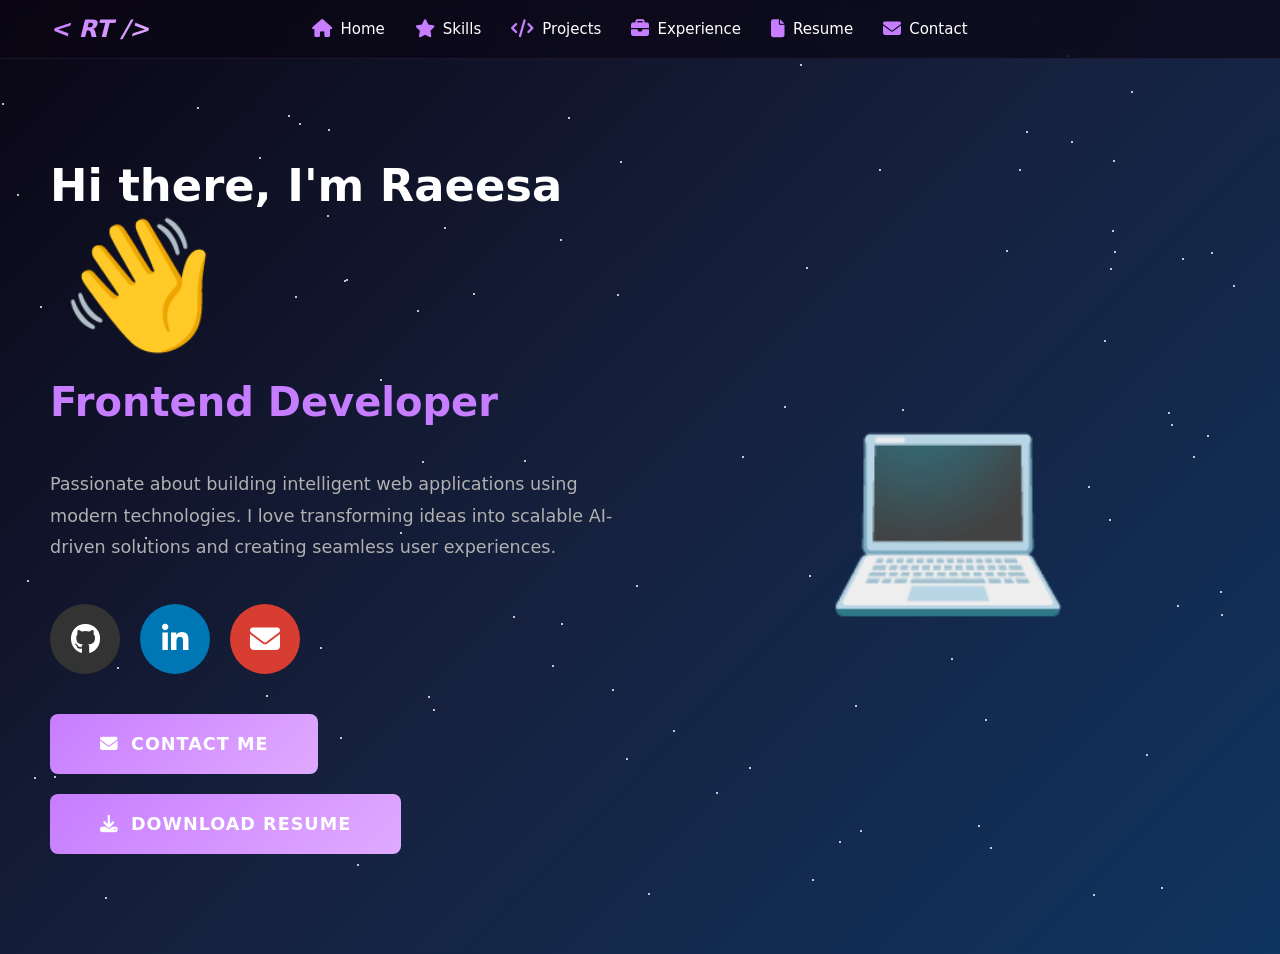
==== index.html @ 8c871c84 "First commit" ====
<!DOCTYPE html>
<html lang="en">
<head>
  <meta charset="UTF-8" />
  <meta name="viewport" content="width=device-width, initial-scale=1.0"/>
  <title>Raeesa | Portfolio</title>

  <!-- Icons -->
  <link rel="stylesheet"
    href="https://cdnjs.cloudflare.com/ajax/libs/font-awesome/6.5.0/css/all.min.css"/>

  <style>
    * {
      margin: 0;
      padding: 0;
      box-sizing: border-box;
      font-family: "Segoe UI", system-ui, sans-serif;
    }

    :root {
      --primary: #c77dff;
      --secondary: #e0aaff;
      --dark-bg: #0a0614;
      --card-bg: #1a0e2e;
      --text-main: #ffffff;
      --text-muted: #b0b0b0;
      --accent: #c77dff;
    }

    body {
      background: linear-gradient(135deg, #0a0614 0%, #16213e 50%, #0f3460 100%);
      color: var(--text-main);
      min-height: 100vh;
      overflow-x: hidden;
    }

    /* Starry Background */
    .stars {
      position: fixed;
      top: 0;
      left: 0;
      width: 100%;
      height: 100%;
      pointer-events: none;
      z-index: 0;
      display: block;
    }

    .star {
      position: absolute;
      width: 2px;
      height: 2px;
      background: white;
      border-radius: 50%;
      animation: twinkle 3s infinite;
    }

    @keyframes twinkle {
      0%, 100% { opacity: 0.3; }
      50% { opacity: 1; }
    }

    /* Navbar */
    .navbar {
      display: flex;
      justify-content: center;
      align-items: center;
      padding: 20px 50px;
      background: rgba(10, 6, 20, 0.7);
      backdrop-filter: blur(10px);
      border-bottom: 1px solid rgba(199, 125, 255, 0.1);
      position: relative;
      z-index: 10;
    }

    .logo {
      position: absolute;
      left: 50px;
      font-size: 24px;
      font-weight: bold;
      color: var(--primary);
      background: linear-gradient(135deg, var(--primary), var(--secondary));
      background-clip: text;
      -webkit-background-clip: text;
      -webkit-text-fill-color: transparent;
      font-style: italic;
    }

    nav {
      display: flex;
      gap: 30px;
      align-items: center;
      flex-wrap: wrap;
    }

    nav a {
      display: flex;
      align-items: center;
      gap: 8px;
      text-decoration: none;
      color: var(--text-main);
      font-size: 15px;
      transition: all 0.3s ease;
      position: relative;
    }

    nav a i {
      color: var(--primary);
      font-size: 18px;
    }

    nav a::after {
      content: '';
      position: absolute;
      bottom: -5px;
      left: 0;
      width: 0;
      height: 2px;
      background: var(--primary);
      transition: width 0.3s ease;
    }

    nav a:hover::after {
      width: 100%;
    }

    /* Hero Section */
    .hero {
      display: flex;
      align-items: center;
      justify-content: center;
      padding: 100px 50px;
      min-height: calc(100vh - 100px);
      position: relative;
      z-index: 1;
      gap: 50px;
    }

    .hero-content {
      flex: 1;
      max-width: 700px;
    }

    .greeting {
      font-size: 2.8em;
      margin-bottom: 20px;
      color: var(--text-main);
      font-weight: 600;
    }

    .greeting .emoji {
      font-size: 2.8em;
      margin-left: 10px;
      display: inline-block;
      animation: wave 0.6s ease-in-out infinite;
    }

    @keyframes wave {
      0% { transform: rotate(0deg); }
      10% { transform: rotate(14deg); }
      20% { transform: rotate(-8deg); }
      30% { transform: rotate(14deg); }
      40% { transform: rotate(-4deg); }
      50% { transform: rotate(10deg); }
      60% { transform: rotate(0deg); }
      100% { transform: rotate(0deg); }
    }

    .greeting .emoji {
      font-size: 2.8em;
      margin-left: 10px;
      display: inline-block;
      animation: wave 0.6s ease-in-out infinite;
    }

    @keyframes wave {
      0% { transform: rotate(0deg); }
      10% { transform: rotate(14deg); }
      20% { transform: rotate(-8deg); }
      30% { transform: rotate(14deg); }
      40% { transform: rotate(-4deg); }
      50% { transform: rotate(10deg); }
      60% { transform: rotate(0deg); }
      100% { transform: rotate(0deg); }
    }

    .name {
      font-size: 3.5em;
      font-weight: 900;
      margin-bottom: 10px;
      letter-spacing: -2px;
      display: none;
    }

    .name span {
      background: linear-gradient(135deg, var(--primary), var(--secondary));
      background-clip: text;
      -webkit-background-clip: text;
      -webkit-text-fill-color: transparent;
    }

    .job-title {
      font-size: 2.5em;
      color: var(--primary);
      margin: 20px 0 30px 0;
      font-weight: 700;
      min-height: 60px;
    }

    .job-title::after {
      content: '';
      animation: blink 0.7s infinite;
      margin-left: 5px;
    }

    @keyframes blink {
      0%, 50% { content: '|'; }
      51%, 100% { content: ''; }
    }

    .description {
      font-size: 1.1em;
      color: var(--text-muted);
      line-height: 1.8;
      margin-bottom: 40px;
    }

    .cta-buttons {
      display: flex;
      gap: 20px;
      flex-wrap: wrap;
    }

    .btn {
      padding: 20px 50px;
      border: none;
      border-radius: 8px;
      font-size: 1.1em;
      cursor: pointer;
      transition: all 0.3s ease;
      text-decoration: none;
      display: inline-flex;
      align-items: center;
      gap: 12px;
      font-weight: 700;
      text-transform: uppercase;
      letter-spacing: 1px;
    }

    .btn-primary {
      background: linear-gradient(135deg, var(--primary), var(--secondary));
      color: #ffffff;
    }

    .btn-primary:hover {
      transform: translateY(-2px);
      box-shadow: 0 20px 40px rgba(199, 125, 255, 0.4);
    }

    .btn-secondary {
      background: transparent;
      color: var(--primary);
      border: 2px solid var(--primary);
    }

    .btn-secondary:hover {
      background: rgba(199, 125, 255, 0.1);
      transform: translateY(-2px);
    }

    .hero-illustration {
      flex: 1;
      display: flex;
      align-items: center;
      justify-content: center;
      min-height: 400px;
      position: relative;
    }

    .illustration {
      font-size: 200px;
      animation: float 3s ease-in-out infinite;
    }

    @keyframes float {
      0%, 100% { transform: translateY(0px); }
      50% { transform: translateY(-20px); }
    }

    /* Social Icons */
    .social-icons {
      display: flex;
      gap: 20px;
      margin: 40px 0;
      flex-wrap: wrap;
    }

    .social-icon {
      width: 70px;
      height: 70px;
      border-radius: 50%;
      display: flex;
      align-items: center;
      justify-content: center;
      color: white;
      font-size: 30px;
      transition: all 0.3s ease;
      cursor: pointer;
      text-decoration: none;
    }

    .social-icon:hover {
      transform: scale(1.1);
    }

    .social-icon.github {
      background: #333333;
    }

    .social-icon.linkedin {
      background: #0077b5;
    }

    .social-icon.email {
      background: #d73d31;
    }

    .social-icon.twitter {
      background: #1da1f2;
    }

    .social-icon.codepen {
      background: #000000;
    }

    .social-icon.dev {
      background: #0a0a0a;
    }

    .social-icon.stackoverflow {
      background: #f48024;
    }
    @media (max-width: 768px) {
      .hero {
        flex-direction: column;
        padding: 50px 20px;
        text-align: center;
      }

      .name {
        font-size: 2.5em;
      }

      .job-title {
        font-size: 1.8em;
      }

      .greeting {
        font-size: 1.8em;
      }

      nav {
        gap: 20px;
      }

      nav a {
        font-size: 12px;
      }

      .avatar-container {
        width: 200px;
        height: 200px;
      }

      .avatar-content {
        font-size: 80px;
      }

      .cta-buttons {
        justify-content: center;
      }
    }
  </style>
</head>
<body>

  <!-- Starry Background -->
  <div class="stars" id="starsContainer"></div>

  <!-- Navbar -->
  <header class="navbar">
    <div class="logo">< RT /></div>
    <nav>
      <a href="index.html"><i class="fa-solid fa-house"></i> Home</a>
      <a href="about.html"><i class="fa-solid fa-star"></i> Skills</a>
      <a href="projects.html"><i class="fa-solid fa-code"></i> Projects</a>
      <a href="experience.html"><i class="fa-solid fa-briefcase"></i> Experience</a>
      <a href="resume.pdf"><i class="fa-solid fa-file"></i> Resume</a>
      <a href="contact.html"><i class="fa-solid fa-envelope"></i> Contact</a>
    </nav>
  </header>

  <!-- Hero Section -->
  <section class="hero">
    <div class="hero-content">
      <h1 class="greeting">Hi there, I'm Raeesa <span class="emoji">👋</span></h1>
      <h2 class="job-title">Frontend Developer 🚀</h2>
      <p class="description">
        Passionate about building intelligent web applications using modern technologies. 
        I love transforming ideas into scalable AI-driven solutions and creating seamless user experiences.
      </p>
      
      <div class="social-icons">
        <a href="https://github.com/raeesa2627" class="social-icon github" title="GitHub">
          <i class="fab fa-github"></i>
        </a>
        <a href="#" class="social-icon linkedin" title="LinkedIn">
          <i class="fab fa-linkedin-in"></i>
        </a>
        <a href="mailto:tanweerayunus27@gmail.com" class="social-icon email" title="Email">
          <i class="fas fa-envelope"></i>
        </a>
      </div>

      <div class="cta-buttons">
        <a href="contact.html" class="btn btn-primary">
          <i class="fas fa-envelope"></i> Contact Me
        </a>
        <a href="resume.pdf" class="btn btn-primary">
          <i class="fas fa-download"></i> Download Resume
        </a>
      </div>
    </div>
    <div class="hero-illustration">
      <div class="illustration">💻</div>
    </div>
  </section>

  <script>
    // Generate Random Stars
    function generateStars() {
      const starsContainer = document.getElementById('starsContainer');
      for (let i = 0; i < 100; i++) {
        const star = document.createElement('div');
        star.className = 'star';
        star.style.left = Math.random() * 100 + '%';
        star.style.top = Math.random() * 100 + '%';
        star.style.animationDelay = Math.random() * 3 + 's';
        starsContainer.appendChild(star);
      }
    }

    generateStars();

    // Typing Effect for Job Title
    const jobTitles = [
      'Frontend Developer'
    ];

    let titleIndex = 0;
    let charIndex = 0;
    const jobTitleElement = document.querySelector('.job-title');

    function typeEffect() {
      const currentTitle = jobTitles[titleIndex];
      
      if (charIndex < currentTitle.length) {
        jobTitleElement.textContent = currentTitle.substring(0, charIndex + 1);
        charIndex++;
        setTimeout(typeEffect, 80);
      }
    }

    typeEffect();
  </script>

</body>
</html>
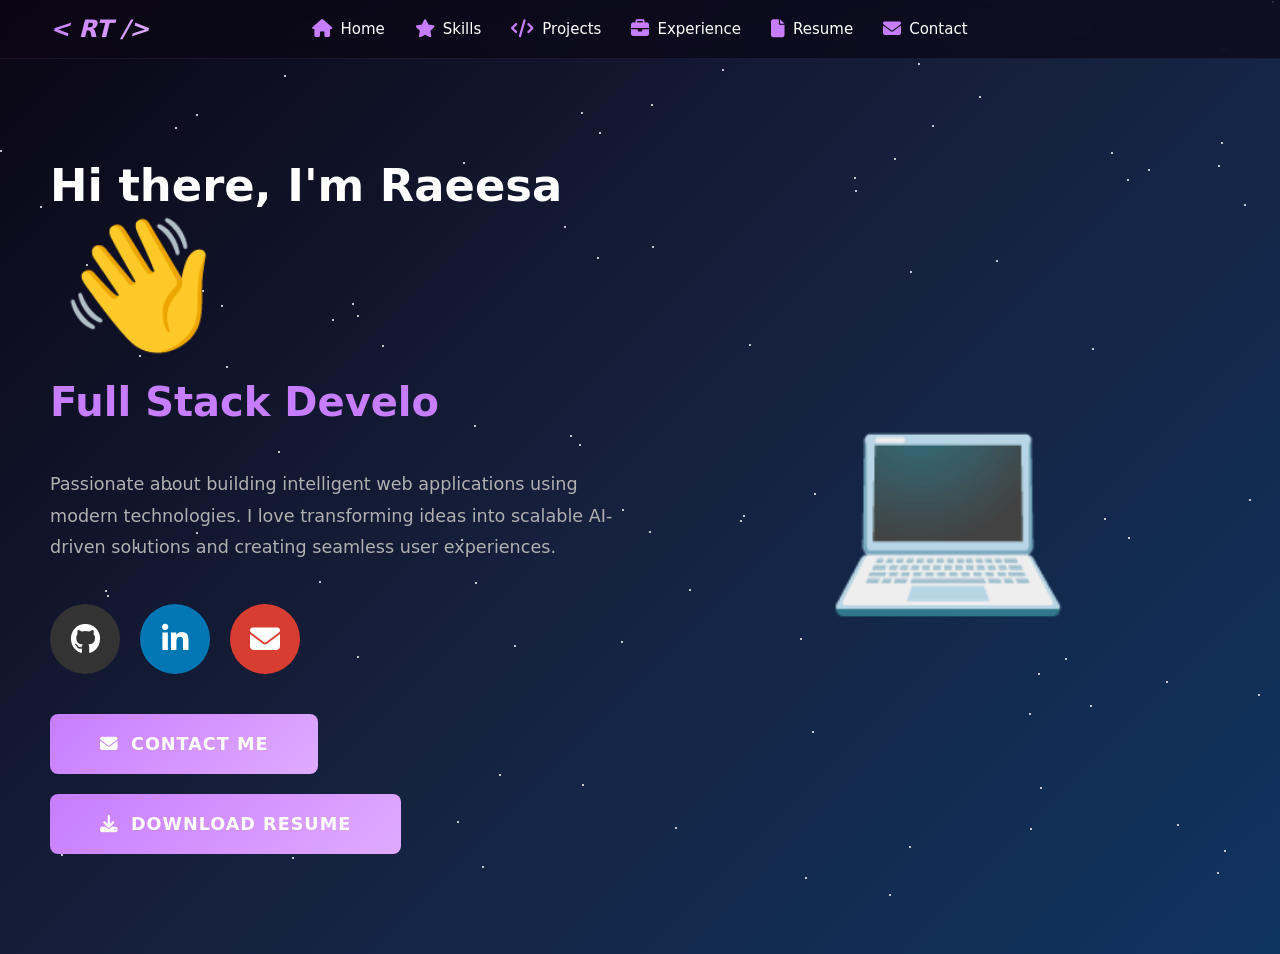
==== commit 7bf256f5: "Add resume" ====
--- a/index.html
+++ b/index.html
@@ -395,7 +395,7 @@
       <a href="about.html"><i class="fa-solid fa-star"></i> Skills</a>
       <a href="projects.html"><i class="fa-solid fa-code"></i> Projects</a>
       <a href="experience.html"><i class="fa-solid fa-briefcase"></i> Experience</a>
-      <a href="resume.pdf"><i class="fa-solid fa-file"></i> Resume</a>
+      <a href="RESUME-.pdf"><i class="fa-solid fa-file"></i> Resume</a>
       <a href="contact.html"><i class="fa-solid fa-envelope"></i> Contact</a>
     </nav>
   </header>
@@ -404,7 +404,7 @@
   <section class="hero">
     <div class="hero-content">
       <h1 class="greeting">Hi there, I'm Raeesa <span class="emoji">👋</span></h1>
-      <h2 class="job-title">Frontend Developer 🚀</h2>
+      <h2 class="job-title"></h2>
       <p class="description">
         Passionate about building intelligent web applications using modern technologies. 
         I love transforming ideas into scalable AI-driven solutions and creating seamless user experiences.
@@ -426,7 +426,7 @@
         <a href="contact.html" class="btn btn-primary">
           <i class="fas fa-envelope"></i> Contact Me
         </a>
-        <a href="resume.pdf" class="btn btn-primary">
+        <a href="RESUME-.pdf" class="btn btn-primary">
           <i class="fas fa-download"></i> Download Resume
         </a>
       </div>
@@ -454,21 +454,35 @@
 
     // Typing Effect for Job Title
     const jobTitles = [
-      'Frontend Developer'
+      "Full Stack Developer",
+      "AI Enthusiast"
     ];
 
     let titleIndex = 0;
     let charIndex = 0;
+    let deleting = false;
     const jobTitleElement = document.querySelector('.job-title');
 
     function typeEffect() {
       const currentTitle = jobTitles[titleIndex];
-      
-      if (charIndex < currentTitle.length) {
-        jobTitleElement.textContent = currentTitle.substring(0, charIndex + 1);
-        charIndex++;
-        setTimeout(typeEffect, 80);
-      }
+
+      if (!deleting) {
+        jobTitleElement.textContent = currentTitle.substring(0, charIndex++);
+        if (charIndex > currentTitle.length) {
+          deleting = true;
+          setTimeout(typeEffect, 1200); // Wait before deleting
+          return;
+        }
+      } else {
+        jobTitleElement.textContent = currentTitle.substring(0, charIndex--);
+        if (charIndex < 0) {
+          deleting = false;
+          titleIndex = (titleIndex + 1) % jobTitles.length;
+          charIndex = 0;
+        }
+      }
+
+      setTimeout(typeEffect, deleting ? 50 : 80);
     }
 
     typeEffect();
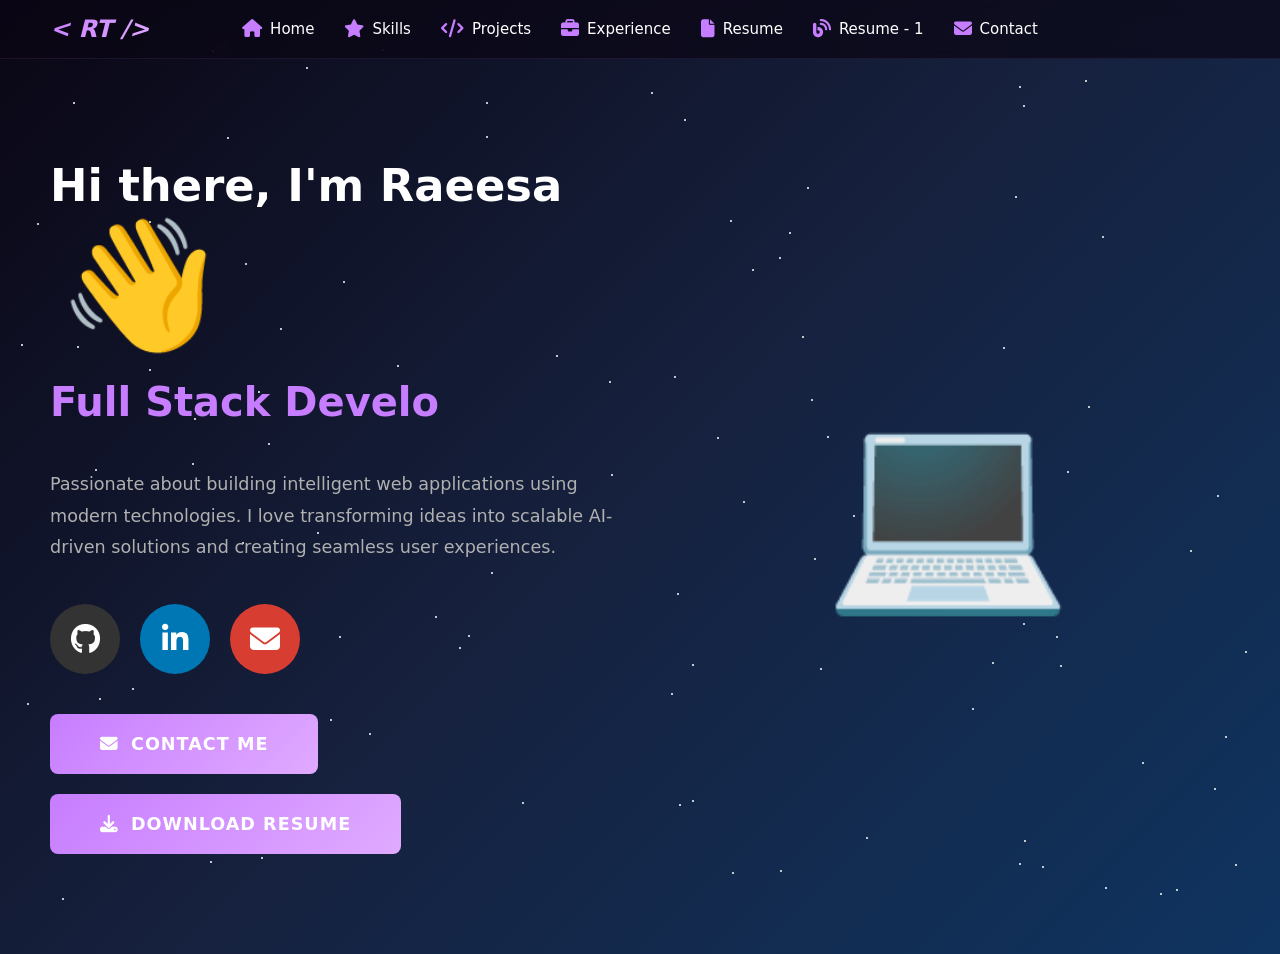
==== commit 0b868949: "Resume" ====
--- a/index.html
+++ b/index.html
@@ -395,7 +395,8 @@
       <a href="about.html"><i class="fa-solid fa-star"></i> Skills</a>
       <a href="projects.html"><i class="fa-solid fa-code"></i> Projects</a>
       <a href="experience.html"><i class="fa-solid fa-briefcase"></i> Experience</a>
-      <a href="RESUME-.pdf"><i class="fa-solid fa-file"></i> Resume</a>
+      <a href="Resumme__2.pdf"><i class="fa-solid fa-file"></i> Resume</a>
+      <a href="33C9--Resume.pdf"><i class="fa-solid fa-blog"></i> Resume - 1</a>
       <a href="contact.html"><i class="fa-solid fa-envelope"></i> Contact</a>
     </nav>
   </header>
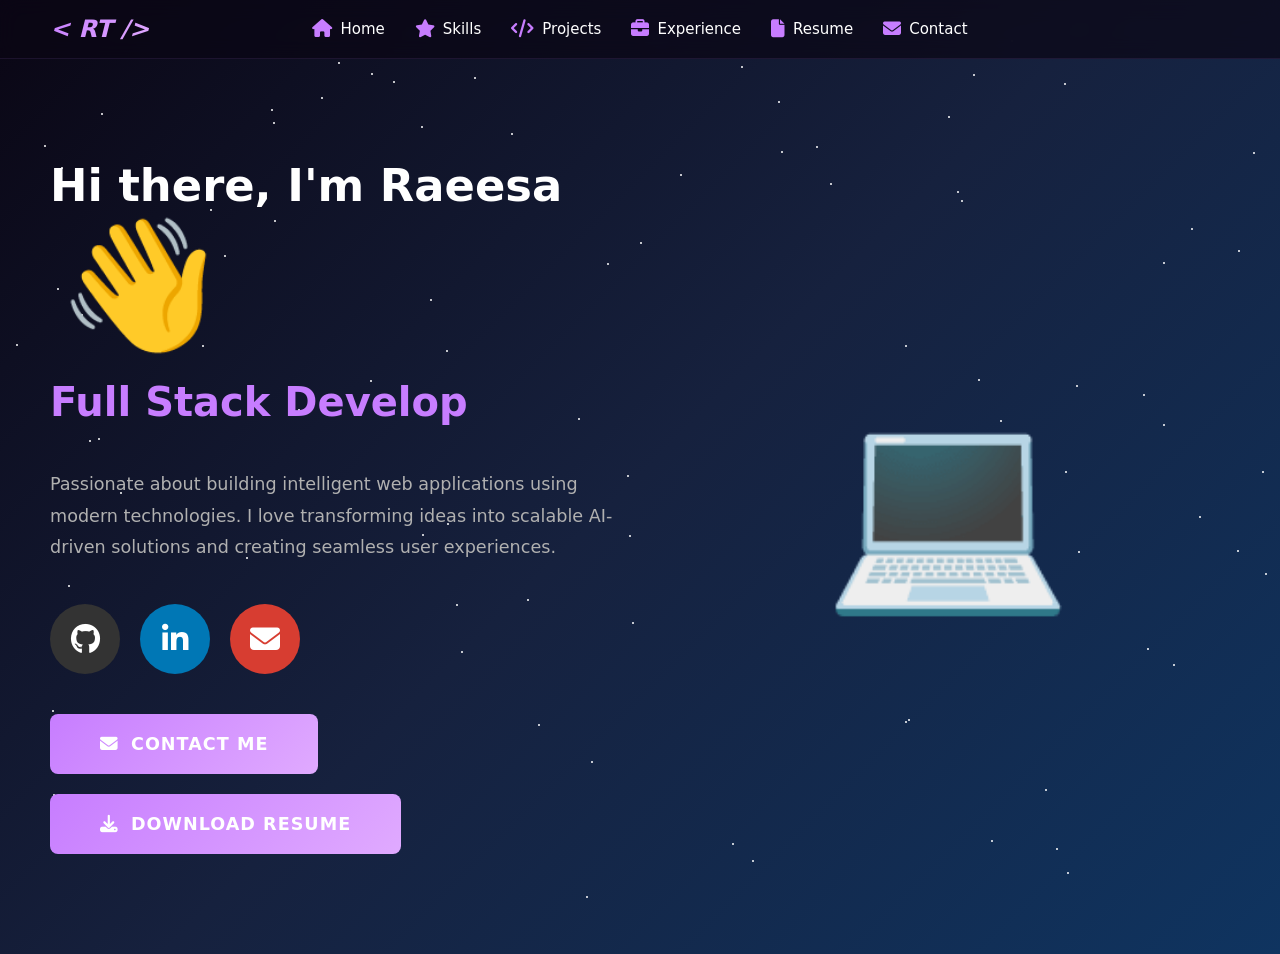
==== commit ab53a640: "Updated resume" ====
--- a/index.html
+++ b/index.html
@@ -395,8 +395,7 @@
       <a href="about.html"><i class="fa-solid fa-star"></i> Skills</a>
       <a href="projects.html"><i class="fa-solid fa-code"></i> Projects</a>
       <a href="experience.html"><i class="fa-solid fa-briefcase"></i> Experience</a>
-      <a href="Resumme__2.pdf"><i class="fa-solid fa-file"></i> Resume</a>
-      <a href="33C9--Resume.pdf"><i class="fa-solid fa-blog"></i> Resume - 1</a>
+      <a href="Resume___.pdf"><i class="fa-solid fa-file"></i> Resume</a>
       <a href="contact.html"><i class="fa-solid fa-envelope"></i> Contact</a>
     </nav>
   </header>
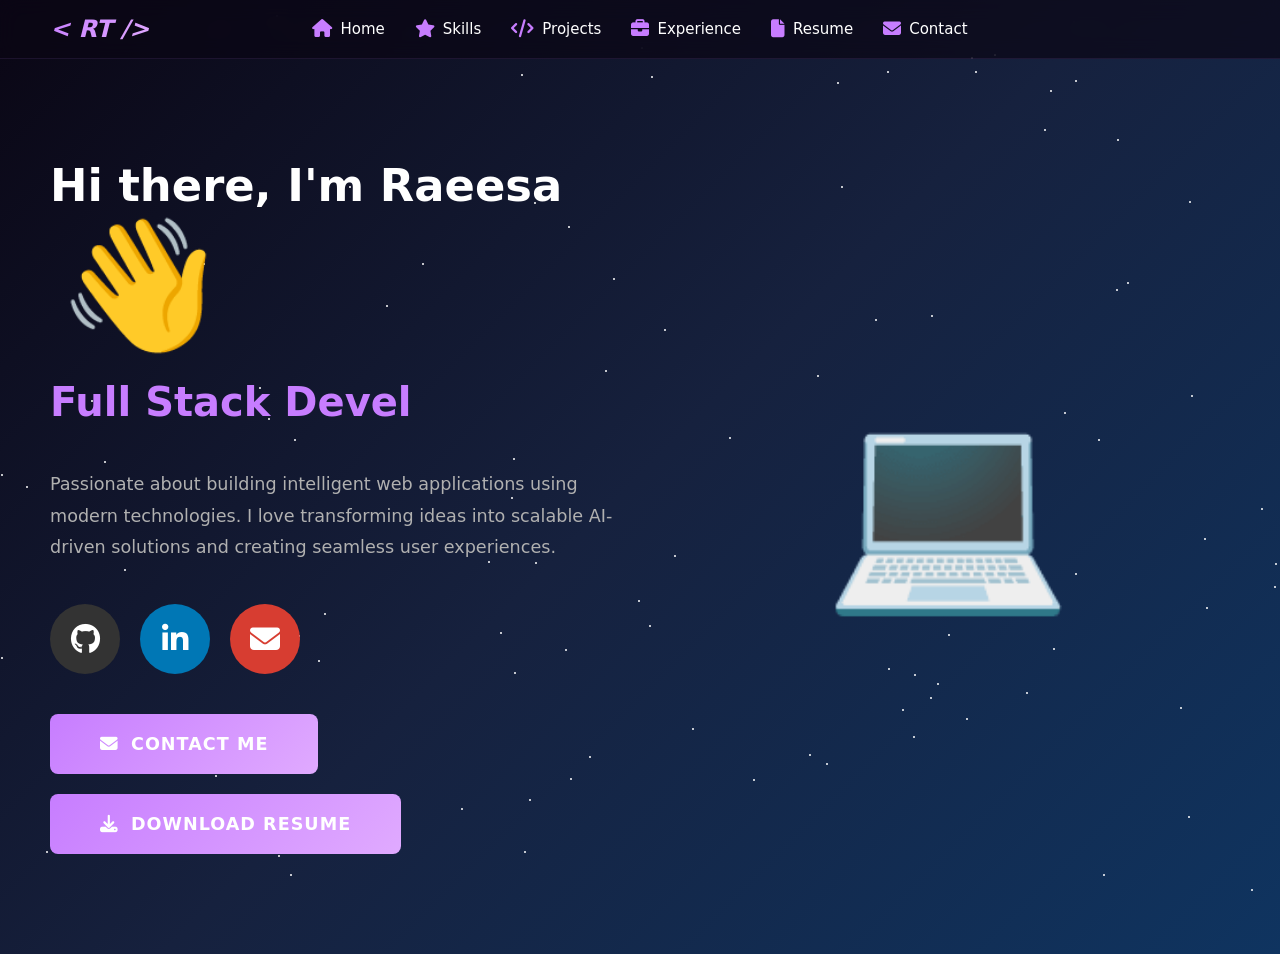
==== commit cfcb659e: "Updated Portfolio" ====
--- a/index.html
+++ b/index.html
@@ -426,7 +426,7 @@
         <a href="contact.html" class="btn btn-primary">
           <i class="fas fa-envelope"></i> Contact Me
         </a>
-        <a href="RESUME-.pdf" class="btn btn-primary">
+        <a href="Resume___.pdf" class="btn btn-primary">
           <i class="fas fa-download"></i> Download Resume
         </a>
       </div>
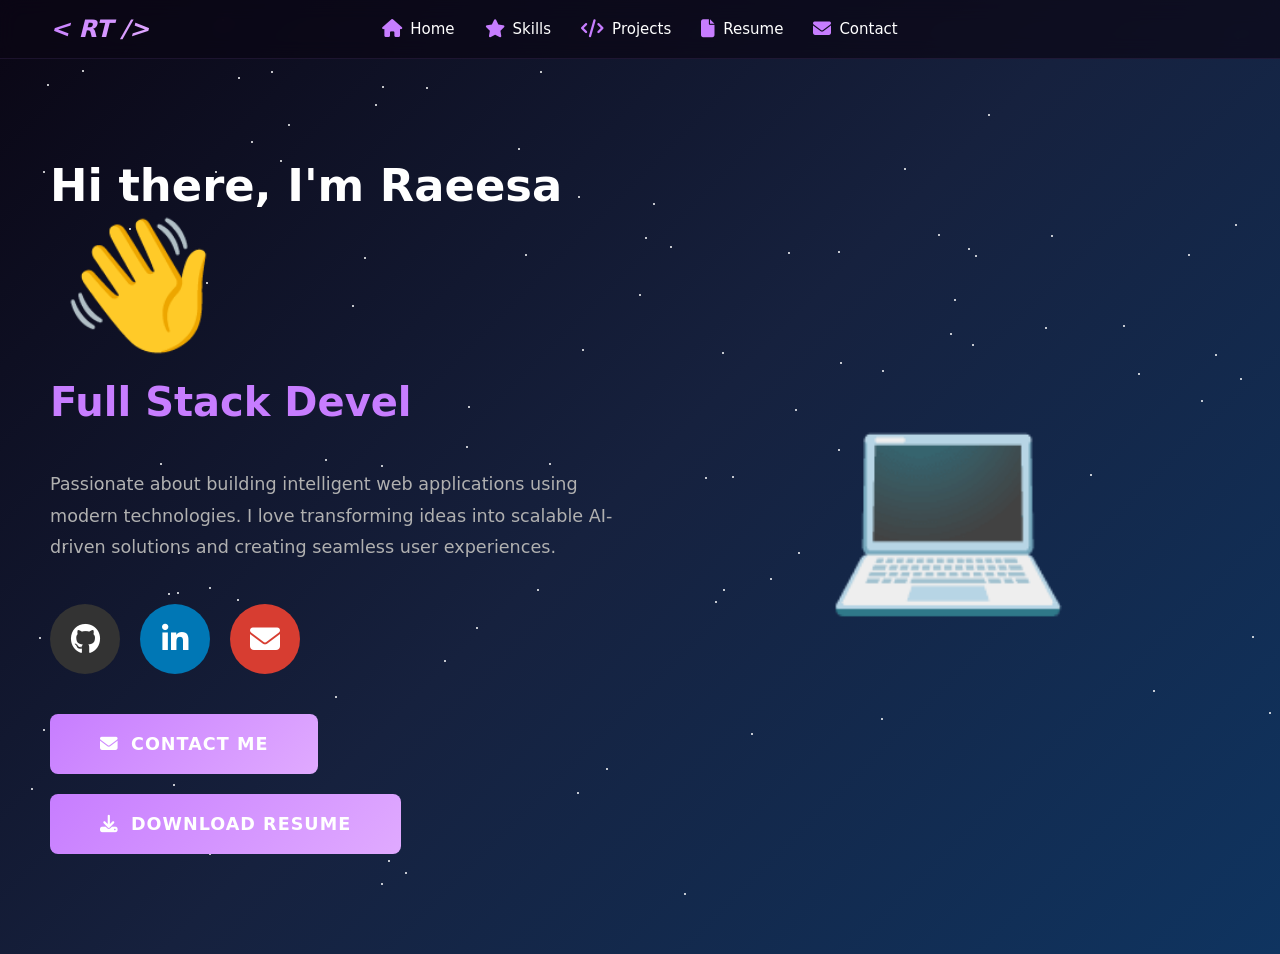
==== commit 54e6572d: "Updated Portfolio" ====
--- a/index.html
+++ b/index.html
@@ -394,7 +394,6 @@
       <a href="index.html"><i class="fa-solid fa-house"></i> Home</a>
       <a href="about.html"><i class="fa-solid fa-star"></i> Skills</a>
       <a href="projects.html"><i class="fa-solid fa-code"></i> Projects</a>
-      <a href="experience.html"><i class="fa-solid fa-briefcase"></i> Experience</a>
       <a href="Resume___.pdf"><i class="fa-solid fa-file"></i> Resume</a>
       <a href="contact.html"><i class="fa-solid fa-envelope"></i> Contact</a>
     </nav>
